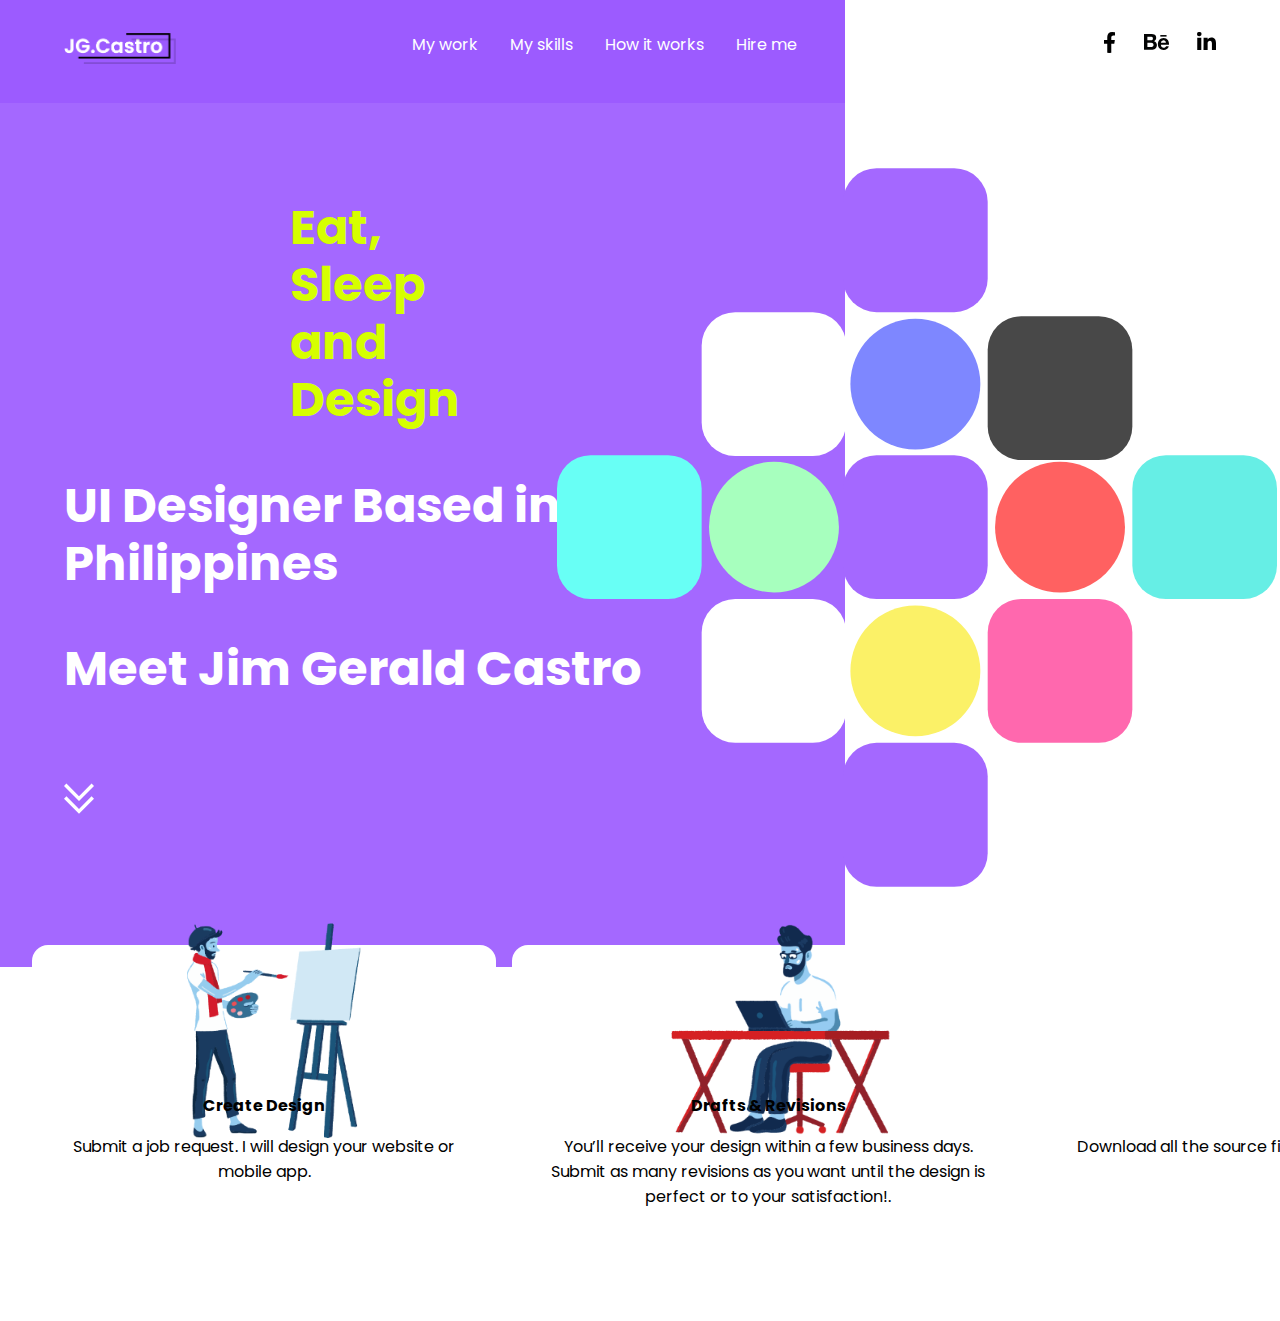
==== HTML/index.html @ 967b2975 "initial com personal website" ====
<!DOCTYPE html>
<html lang="en">
<head>
    <meta charset="UTF-8">
    <meta name="viewport" content="width=device-width, initial-scale=1.0">
    <link rel="stylesheet" href="/css/main.css">
    <title>Document</title>
</head>
<body>
    <div class="nav-container">
        <header>
            <a href="index.html" class="logo"><img src="images/logo.png" alt="Logo"></a>
            <nav>
                <ul>
                    <li><a href="#">My work</a></li>
                    <li><a href="#">My skills</a></li>
                    <li><a href="#">How it works</a></li>
                    <li><a href="#">Hire me</a></li>
                </ul>
            </nav>
        </header>
        <div class="socials-header">
            <ul>
                <li><a href="#"><img id="fb" src="svg/fb1.svg" alt="Facebook"></a></li>
                <li><a href="#"><img id="be" src="svg/behance1.svg" alt="Behance"></a></li>
                <li><a href="#"><img id="in" src="svg/linkedin1.svg" alt="LinkedIn"></a></li>
            </ul>
        </div>
    </div>
    <div class="mainbg">
        <div class="content">
          <h1>Eat, Sleep and Design</h1>
          <div class="meet">
            <h3>UI Designer Based in Philippines</h3>
            <h3>Meet Jim Gerald Castro</h3>
          </div>
            <span>
              <svg width="41.119" class="scroll" height="41.379" class="arrow" viewBox="0 0 41.119 41.379">
                  <g id="arrowdown" transform="translate(-0.046 -0.498)">
                    <path id="Path_13" data-name="Path 13" d="M.046,3.814,3.362.5,20.606,17.741,37.849.5l3.316,3.316L20.606,24.373Z" transform="translate(0 0)" fill="#fff"/>
                    <path id="Path_14" data-name="Path 14" d="M.046,14.814,3.362,11.5,20.606,28.741,37.849,11.5l3.316,3.316L20.606,35.373Z" transform="translate(0 6.504)" fill="#fff"/>
                  </g>
                </svg>
              </span>
        </div>  
        <svg  width="881" height="879" class="designbox" viewBox="0 0 881 879">
          <g id="Group_17" data-name="Group 17" transform="translate(-790 -166)">
            <rect id="Rectangle_15" data-name="Rectangle 15" width="177" height="176" rx="41" transform="translate(1140 517)" fill="#a468ff"/>
            <g id="homedesign">
              <rect id="Rectangle_8" data-name="Rectangle 8" width="177" height="176" rx="41" transform="translate(1140 166)" fill="#a468ff"/>
              <rect id="Rectangle_18" data-name="Rectangle 18" width="177" height="176" rx="41" transform="translate(1317 347)" fill="#484848"/>
              <rect id="Rectangle_20" data-name="Rectangle 20" width="177" height="176" rx="41" transform="translate(1494 517)" fill="#66eee5"/>
              <rect id="Rectangle_21" data-name="Rectangle 21" width="177" height="176" rx="41" transform="translate(790 517)" fill="#68fff5"/>
              <rect id="Rectangle_19" data-name="Rectangle 19" width="177" height="176" rx="41" transform="translate(1317 693)" fill="#ff68ae"/>
              <rect id="Rectangle_17" data-name="Rectangle 17" width="177" height="176" rx="41" transform="translate(1140 869)" fill="#a468ff"/>
              <rect id="Rectangle_14" data-name="Rectangle 14" width="177" height="176" rx="41" transform="translate(967 342)" fill="#fff"/>
              <rect id="Rectangle_16" data-name="Rectangle 16" width="177" height="176" rx="41" transform="translate(967 693)" fill="#fff"/>
              <ellipse id="Ellipse_1" data-name="Ellipse 1" cx="79.5" cy="80" rx="79.5" ry="80" transform="translate(1149 350)" fill="#7e87ff"/>
              <ellipse id="Ellipse_2" data-name="Ellipse 2" cx="79.5" cy="80" rx="79.5" ry="80" transform="translate(1326 525)" fill="#ff6161"/>
              <ellipse id="Ellipse_3" data-name="Ellipse 3" cx="79.5" cy="80" rx="79.5" ry="80" transform="translate(1149 701)" fill="#fbf167"/>
              <ellipse id="Ellipse_4" data-name="Ellipse 4" cx="79.5" cy="80" rx="79.5" ry="80" transform="translate(976 525)" fill="#a7ffbe"/>
            </g>
          </g>
        </svg>
    </div>
        
    </div>
      <section class="skills">
          <div class="skills-container">
            <ul>
              <li class="transition2">
                <div class="img-container one">
                  <img src="images/designing.png" alt="Step one">
                </div>
                <p class="service-title">Create Design</p>
                <p class="service-desc">Submit a job request. I will design your website or mobile app.</p>
              </li>
              <li class="transition2">
                <div class="img-container two">
                  <img src="images/revisions.png" alt="Step one">
                </div>
                <p class="service-title">Drafts & Revisions</p>
                <p class="service-desc">You’ll receive your design within a few business days. Submit as many revisions as you want until the design is perfect or to your satisfaction!.</p>
              </li>
              <li class="transition2">
                <div class="img-container three">
                  <img src="images/finishedprod.png" alt="Step one">
                </div>
                <p class="service-title">Finished Product</p>
                <p class="service-desc">Download all the source files instantly with a good graphics content in it.</p>
              </li>
            </ul>
            
          </div>
      </section>

</body>
</html>
---- css/main.css ----
@import url("https://fonts.googleapis.com/css2?family=Poppins:wght@300&display=swap");
body {
  margin: 0;
  height: 100vh;
  font-family: 'Poppins' , 'arial';
}

ul {
  list-style-type: none;
  margin: 0;
  padding: 0;
}

a {
  text-decoration: none;
}

img {
  width: 100%;
}

.nav-container {
  background: #9C5BFF;
}

.nav-container a {
  color: white;
}

header {
  display: -webkit-box;
  display: -ms-flexbox;
  display: flex;
  -webkit-box-pack: justify;
      -ms-flex-pack: justify;
          justify-content: space-between;
  padding: 2em;
}

header .logo {
  width: 7em;
  z-index: 1;
}

header nav {
  float: right;
}

header nav ul {
  display: -webkit-box;
  display: -ms-flexbox;
  display: flex;
}

header nav ul a {
  display: inline-block;
  padding: 0 1em;
}

.socials-header, .designbox {
  display: none;
}

.mainbg {
  background: #A468FF;
  color: white;
  display: -ms-grid;
  display: grid;
  text-align: center;
  padding: 4em;
}

.content h1 {
  display: -webkit-box;
  display: -ms-flexbox;
  display: flex;
  margin: 0 auto;
  width: 200px;
  font-weight: bold;
  color: #D6FF00;
}

.content h1 span {
  margin-top: 2em;
  display: -webkit-box;
  display: -ms-flexbox;
  display: flex;
}

.scroll {
  width: 30px;
  margin-top: 2em;
}

section {
  padding: 4em 2em;
  text-align: center;
}

.skills {
  background: white;
  padding: 2em;
  margin-bottom: 2em;
  border-radius: 1em;
}

.skills-container ul li {
  background: white;
  padding: 2em;
  margin-bottom: 1em;
  border-radius: 1em;
}

.skills-container ul li .img-container {
  display: -ms-grid;
  display: grid;
  height: 100px;
  place-content: center;
  margin: 0 auto;
}

.skills-container ul li .img-container.one {
  width: 25em;
}

.skills-container ul li .img-container.two {
  width: 28em;
}

.skills-container ul li .img-container.three {
  width: 35em;
}

.skills-container ul li .service-title {
  font-weight: bold;
}

.skills-container ul li .service-desc {
  margin-bottom: 2em;
}

@media only screen and (min-width: 800px) {
  .skills {
    margin-top: -5em;
    margin-bottom: -7em;
    padding-top: 7em;
  }
  .skills-container ul {
    display: -ms-grid;
    display: grid;
    -ms-grid-columns: (auto)[3];
        grid-template-columns: repeat(3, auto);
    grid-gap: 1em;
    display: -webkit-box;
    display: -ms-flexbox;
    display: flex;
  }
}

@media only screen and (min-width: 1050px) {
  .mainbg {
    height: 90vh;
  }
  .nav-container {
    display: -ms-grid;
    display: grid;
    -ms-grid-columns: 66% auto;
        grid-template-columns: 66% auto;
    background: unset;
  }
  .nav-container header {
    background: #9C5BFF;
  }
  header {
    padding: 2em 2em 2em 4em;
  }
  .socials-header {
    padding: 2em 4em 2em 0;
  }
  section {
    padding: 4em;
  }
  .socials-header {
    display: block;
  }
  .socials-header ul {
    display: -webkit-box;
    display: -ms-flexbox;
    display: flex;
    -webkit-box-pack: justify;
        -ms-flex-pack: justify;
            justify-content: space-between;
    width: 7em;
    float: right;
  }
  .socials-header ul #fb {
    width: 11px;
  }
  .socials-header ul #be {
    width: 25px;
  }
  .socials-header ul #in {
    width: 19px;
  }
  .mainbg {
    display: -ms-grid;
    display: grid;
    -ms-grid-columns: 66% auto;
        grid-template-columns: 66% auto;
    background: unset;
    padding: 0;
  }
  .mainbg .content {
    background: #A468FF;
    padding: 6em 8em 6em 4em;
    text-align: left;
  }
  .mainbg .content h1 {
    font-size: 3em;
    line-height: 1.2em;
  }
  .mainbg .content h3 {
    font-size: 3em;
    line-height: 1.2em;
  }
  .meet {
    margin: unset;
  }
  .designbox {
    display: unset;
    margin-left: -40%;
    margin-top: -2%;
    width: 45em;
  }
}
/*# sourceMappingURL=main.css.map */
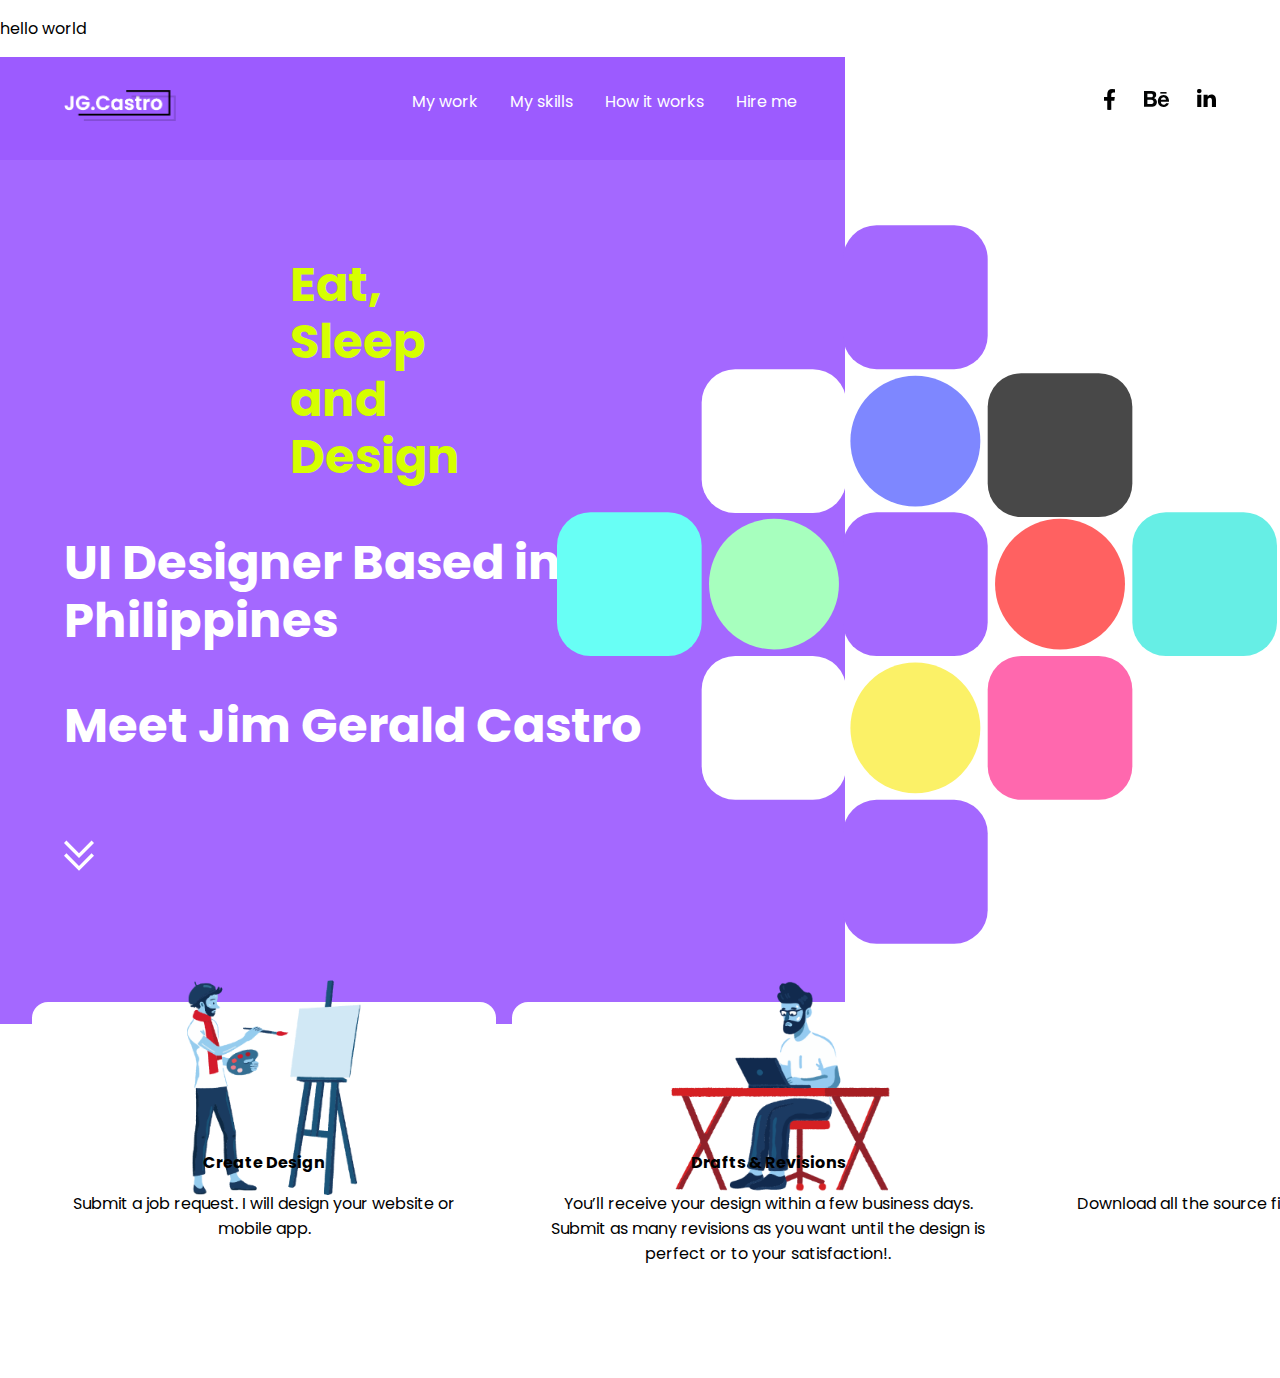
==== commit fcc5518f: "hello world update" ====
--- a/HTML/index.html
+++ b/HTML/index.html
@@ -7,6 +7,7 @@
     <title>Document</title>
 </head>
 <body>
+  <p>hello world</p>
     <div class="nav-container">
         <header>
             <a href="index.html" class="logo"><img src="images/logo.png" alt="Logo"></a>
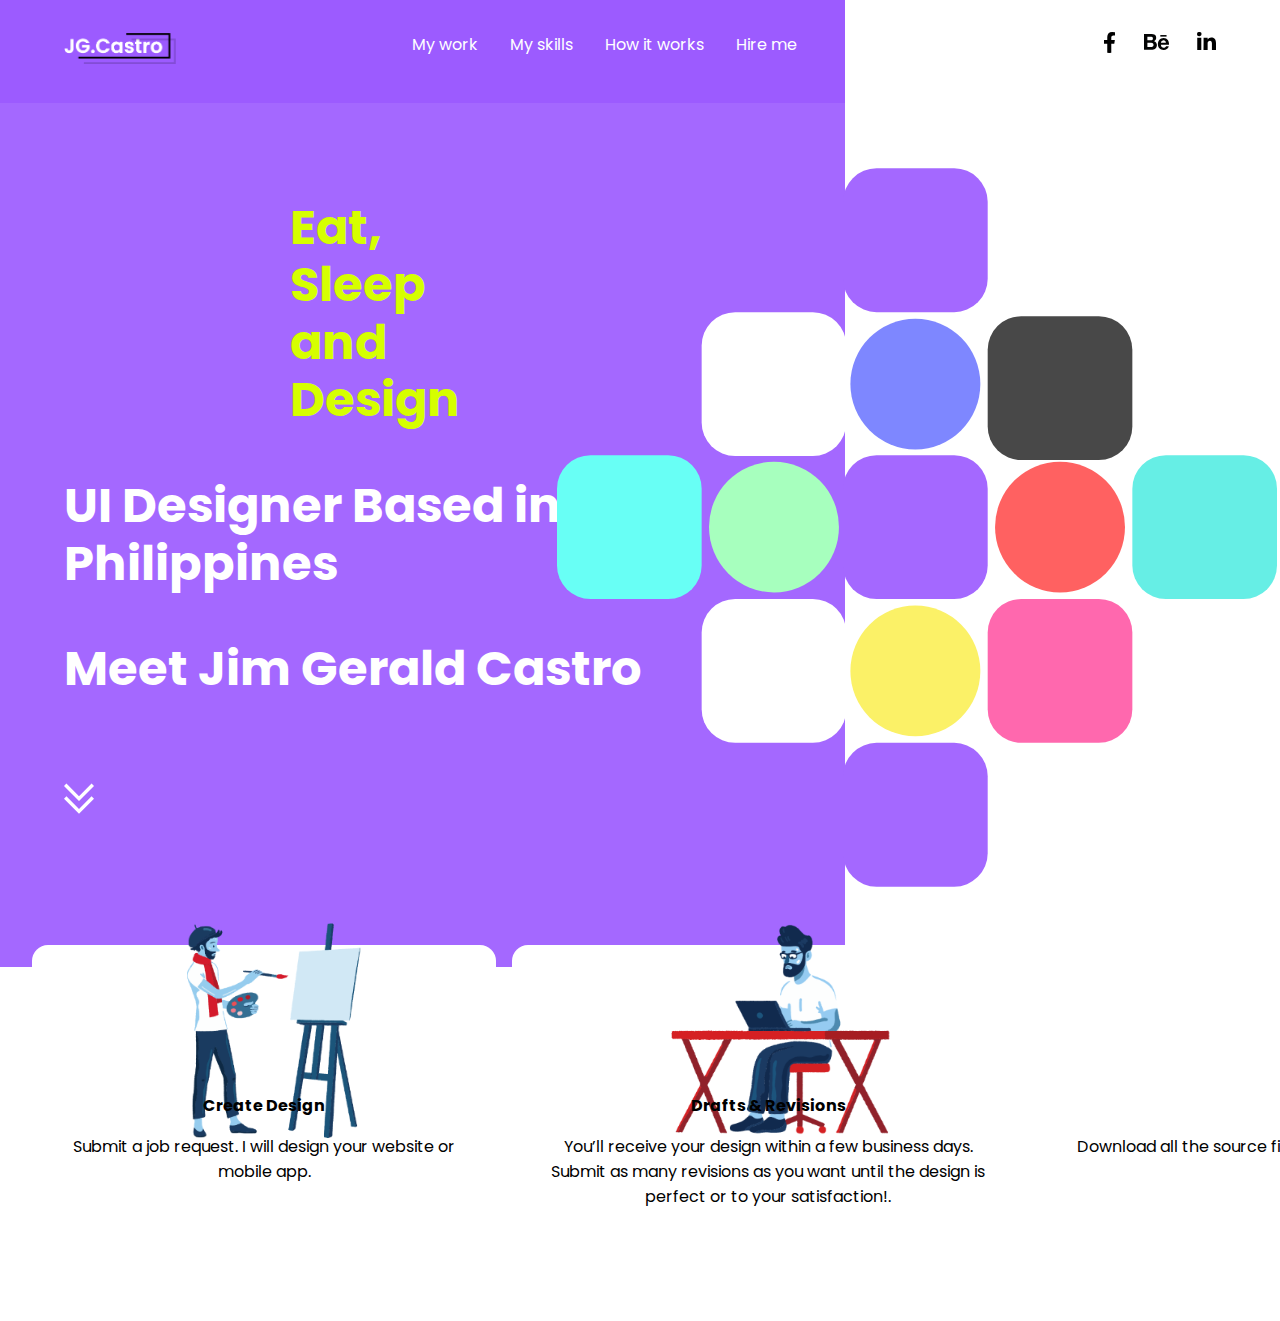
==== commit 78f0d63d: "update html" ====
--- a/HTML/index.html
+++ b/HTML/index.html
@@ -7,7 +7,7 @@
     <title>Document</title>
 </head>
 <body>
-  <p>hello world</p>
+ 
     <div class="nav-container">
         <header>
             <a href="index.html" class="logo"><img src="images/logo.png" alt="Logo"></a>
